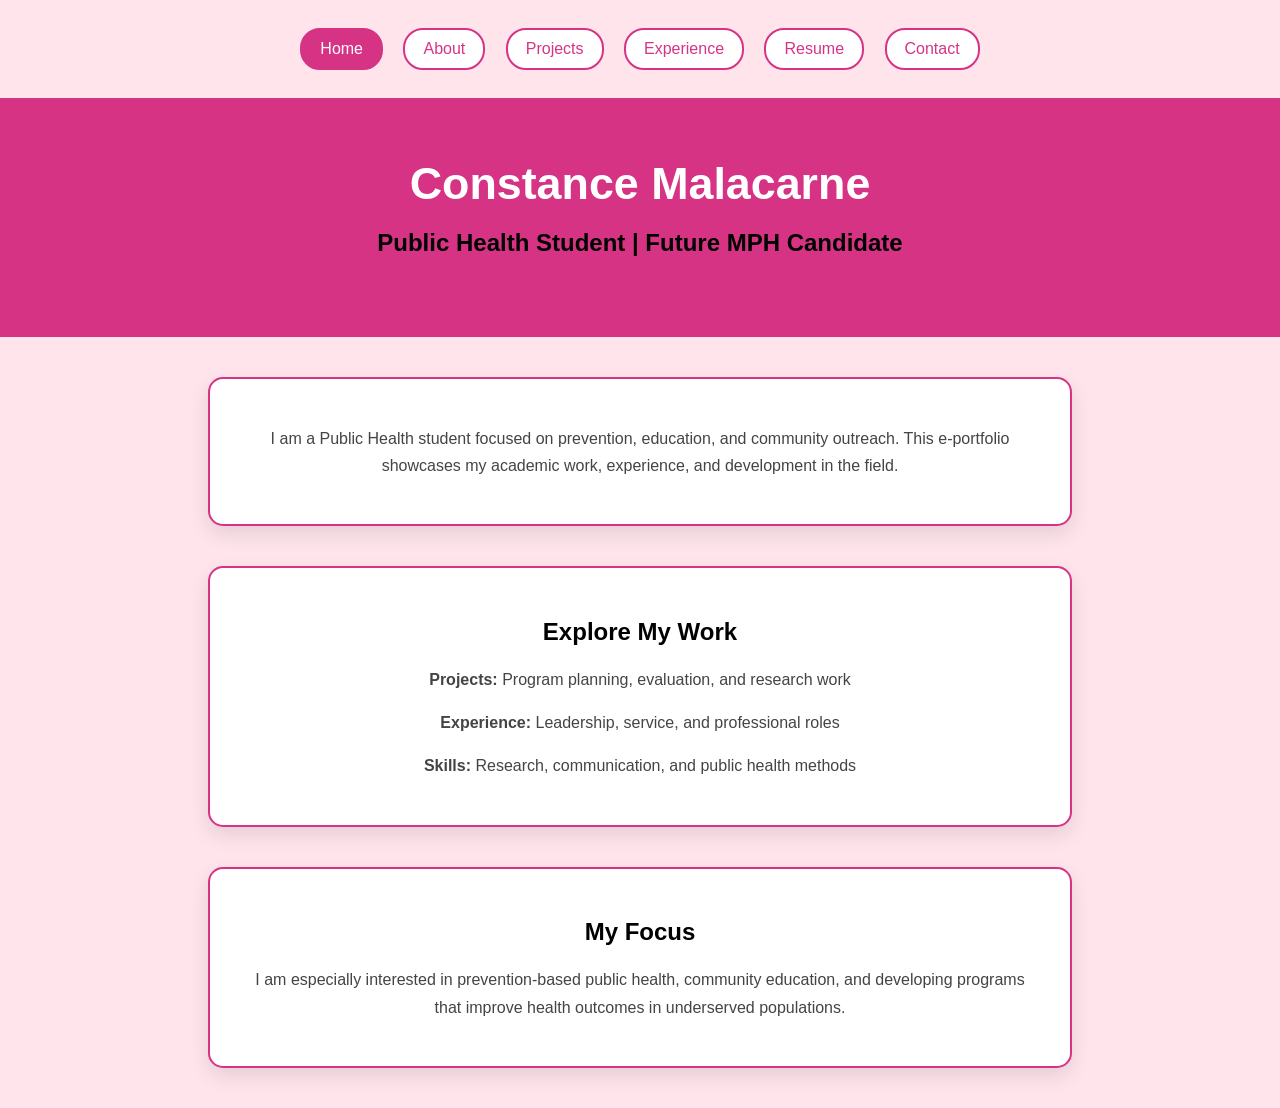
==== index.html @ dcaf0ccd "Update index.html" ====
<!DOCTYPE html>
<html lang="en">
<head>
    <meta charset="UTF-8">
    <title>Constance Malacarne</title>
    <link rel="stylesheet" href="style.css">
</head>

<body>

<nav>
    <a href="index.html" class="active">Home</a>
    <a href="about.html">About</a>
    <a href="projects.html">Projects</a>
    <a href="experience.html">Experience</a>
    <a href="resume.html">Resume</a>
    <a href="contact.html">Contact</a>
</nav>

<!-- HEADER -->
<div class="page-header">
    <h1>Constance Malacarne</h1>
    <h2>Public Health Student | Future MPH Candidate</h2>
</div>

<!-- INTRO -->
<div class="section">
    <p>
        I am a Public Health student focused on prevention, education, and community outreach. 
        This e-portfolio showcases my academic work, experience, and development in the field.
    </p>
</div>

<!-- OVERVIEW -->
<div class="section">
    <h2>Explore My Work</h2>

    <p><strong>Projects:</strong> Program planning, evaluation, and research work</p>
    <p><strong>Experience:</strong> Leadership, service, and professional roles</p>
    <p><strong>Skills:</strong> Research, communication, and public health methods</p>
</div>

<!-- FOCUS -->
<div class="section">
    <h2>My Focus</h2>

    <p>
        I am especially interested in prevention-based public health, community education, 
        and developing programs that improve health outcomes in underserved populations.
    </p>
</div>

</body>
</html>
---- style.css ----
body {
    margin: 0;
    font-family: "Segoe UI", Arial, sans-serif;
    background-color: #ffe4ec;
    text-align: center;
}

/* =========================
   Navigation (cute buttons)
========================= */

nav {
    padding: 20px;
    text-align: center;
}

nav a {
    display: inline-block;
    margin: 8px;
    padding: 10px 18px;
    text-decoration: none;
    color: #d63384;
    font-weight: 500;
    background-color: white;
    border-radius: 20px;
    border: 2px solid #d63384;
    transition: all 0.2s ease;
}

/* Hover effect */
nav a:hover {
    background-color: #d63384;
    color: white;
}

/* Active page */
nav a.active {
    background-color: #d63384;
    color: white;
}

/* =========================
   Page Header
========================= */

.page-header {
    background-color: #d63384;
    padding: 60px 20px;
}

.page-header h1 {
    color: white;
    margin: 0;
    font-size: 2.8em;
}

/* =========================
   Content Section
========================= */

.section {
    max-width: 800px;
    margin: 40px auto;
    padding: 30px;
    background-color: white;
    border: 2px solid #d63384;
    border-radius: 15px;
    box-shadow: 0 8px 20px rgba(0,0,0,0.1);
}

/* Text styling */
.section p {
    line-height: 1.7;
    color: #444;
    margin-bottom: 15px;
}
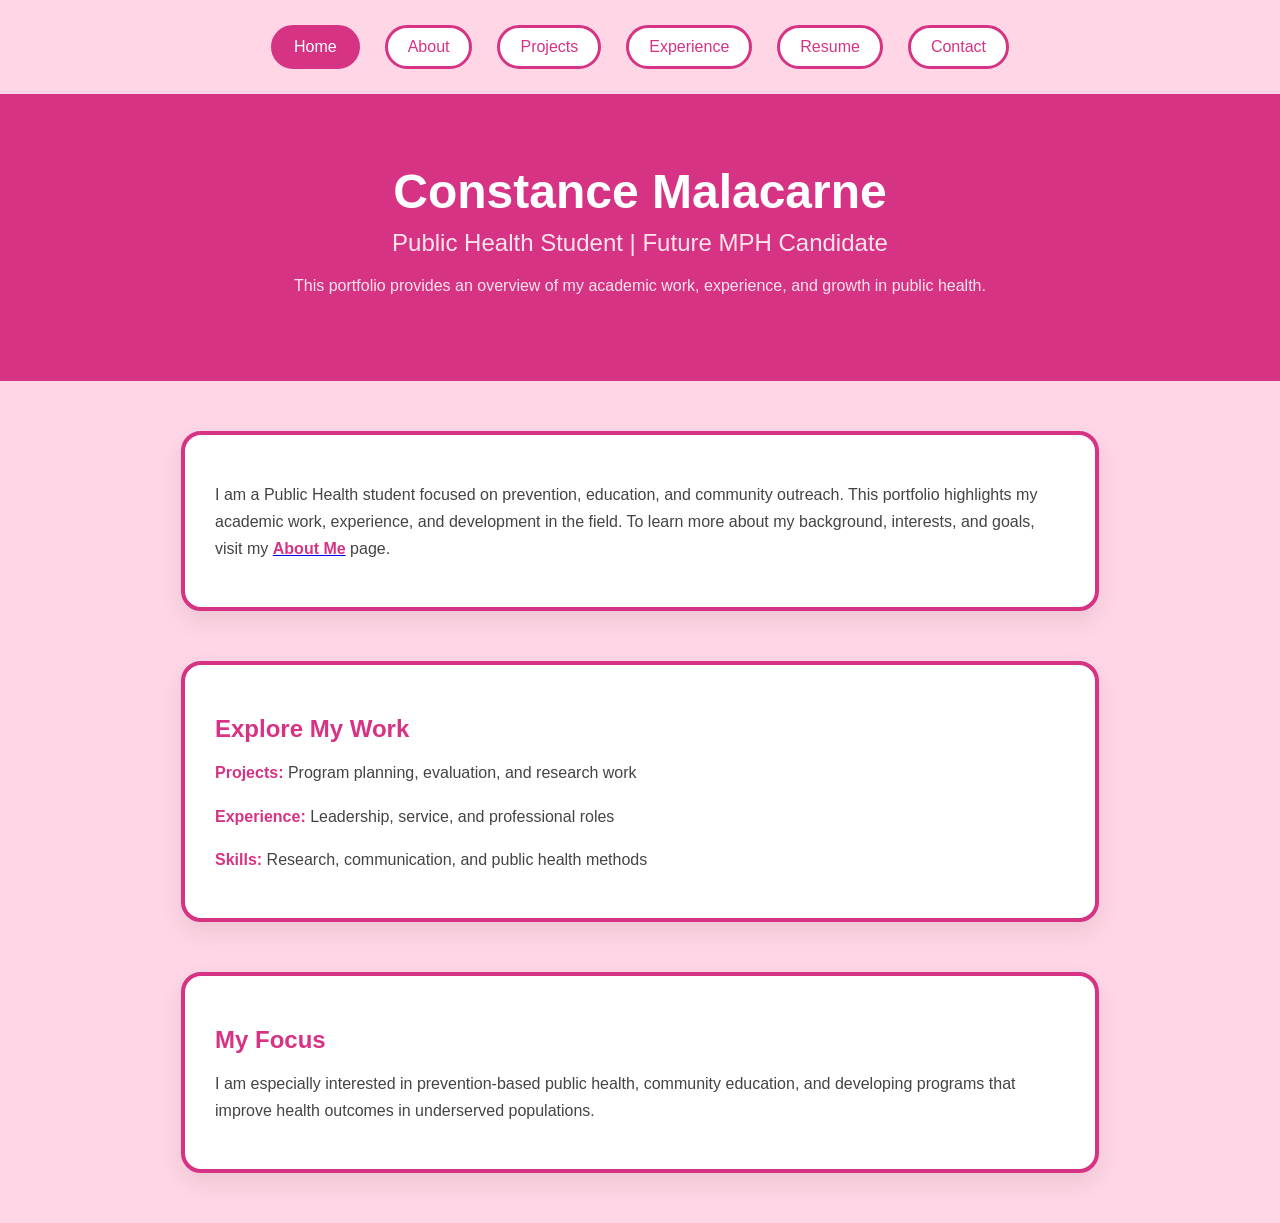
==== commit bba7a3c4: "Update index.html" ====
--- a/index.html
+++ b/index.html
@@ -21,13 +21,18 @@
 <div class="page-header">
     <h1>Constance Malacarne</h1>
     <h2>Public Health Student | Future MPH Candidate</h2>
+    <p style="color: #ffe4ec; margin-top: 10px;">
+        This portfolio provides an overview of my academic work, experience, and growth in public health.
+    </p>
 </div>
 
 <!-- INTRO -->
 <div class="section">
     <p>
         I am a Public Health student focused on prevention, education, and community outreach. 
-        This e-portfolio showcases my academic work, experience, and development in the field.
+        This portfolio highlights my academic work, experience, and development in the field. 
+        To learn more about my background, interests, and goals, visit my 
+        <a href="about.html"><strong>About Me</strong></a> page.
     </p>
 </div>
 
--- a/style.css
+++ b/style.css
@@ -1,76 +1,148 @@
-body {
+/* =========================
+   FULL PAGE BACKGROUND
+========================= */
+
+html, body {
     margin: 0;
+    padding: 0;
     font-family: "Segoe UI", Arial, sans-serif;
-    background-color: #ffe4ec;
-    text-align: center;
+    background-color: #ffd6e5;
 }
 
 /* =========================
-   Navigation (cute buttons)
+   NAVIGATION
 ========================= */
 
 nav {
-    padding: 20px;
-    text-align: center;
+    display: flex;
+    justify-content: center;
+    gap: 25px;
+    padding: 25px 0;
 }
 
 nav a {
-    display: inline-block;
-    margin: 8px;
-    padding: 10px 18px;
+    padding: 10px 20px;
     text-decoration: none;
     color: #d63384;
     font-weight: 500;
     background-color: white;
-    border-radius: 20px;
-    border: 2px solid #d63384;
+    border-radius: 25px;
+    border: 3px solid #d63384;
     transition: all 0.2s ease;
 }
 
-/* Hover effect */
 nav a:hover {
     background-color: #d63384;
     color: white;
 }
 
-/* Active page */
 nav a.active {
     background-color: #d63384;
     color: white;
 }
 
 /* =========================
-   Page Header
+   PAGE HEADER (OPTIONAL)
 ========================= */
 
 .page-header {
     background-color: #d63384;
-    padding: 60px 20px;
+    padding: 70px 20px;
+    text-align: center;
 }
 
 .page-header h1 {
     color: white;
     margin: 0;
-    font-size: 2.8em;
+    font-size: 3em;
+}
+
+.page-header h2 {
+    color: #ffe4ec;
+    font-weight: normal;
+    margin-top: 10px;
 }
 
 /* =========================
-   Content Section
+   GENERAL SECTION CARD
 ========================= */
 
-.section {
-    max-width: 800px;
-    margin: 40px auto;
+.section,
+.experience {
+    max-width: 850px;
+    margin: 50px auto;
     padding: 30px;
     background-color: white;
-    border: 2px solid #d63384;
-    border-radius: 15px;
-    box-shadow: 0 8px 20px rgba(0,0,0,0.1);
+    border: 4px solid #d63384;
+    border-radius: 20px;
+    box-shadow: 0 10px 25px rgba(0,0,0,0.08);
 }
 
-/* Text styling */
+/* =========================
+   EXPERIENCE PAGE
+========================= */
+
+.experience h2 {
+    text-align: center;
+    color: #d63384;
+    margin-bottom: 30px;
+    font-size: 2em;
+}
+
+.experience-item {
+    margin-bottom: 30px;
+    padding-bottom: 15px;
+    border-bottom: 1px solid #f3b6c6;
+}
+
+.experience-item:last-child {
+    border-bottom: none;
+}
+
+.experience-item h3 {
+    margin: 0;
+    color: #333;
+    font-size: 18px;
+}
+
+.experience-item .date {
+    font-size: 14px;
+    color: #888;
+    margin: 5px 0 10px 0;
+}
+
+.experience-item p {
+    margin: 0;
+    color: #444;
+    line-height: 1.6;
+}
+
+/* =========================
+   TEXT STYLING
+========================= */
+
 .section p {
     line-height: 1.7;
     color: #444;
     margin-bottom: 15px;
 }
+
+.section h2 {
+    color: #d63384;
+    margin-bottom: 15px;
+}
+
+.section strong {
+    color: #d63384;
+}
+
+/* =========================
+   FOOTER
+========================= */
+
+footer {
+    text-align: center;
+    padding: 20px;
+    color: #d63384;
+    font-size: 14px;
+}
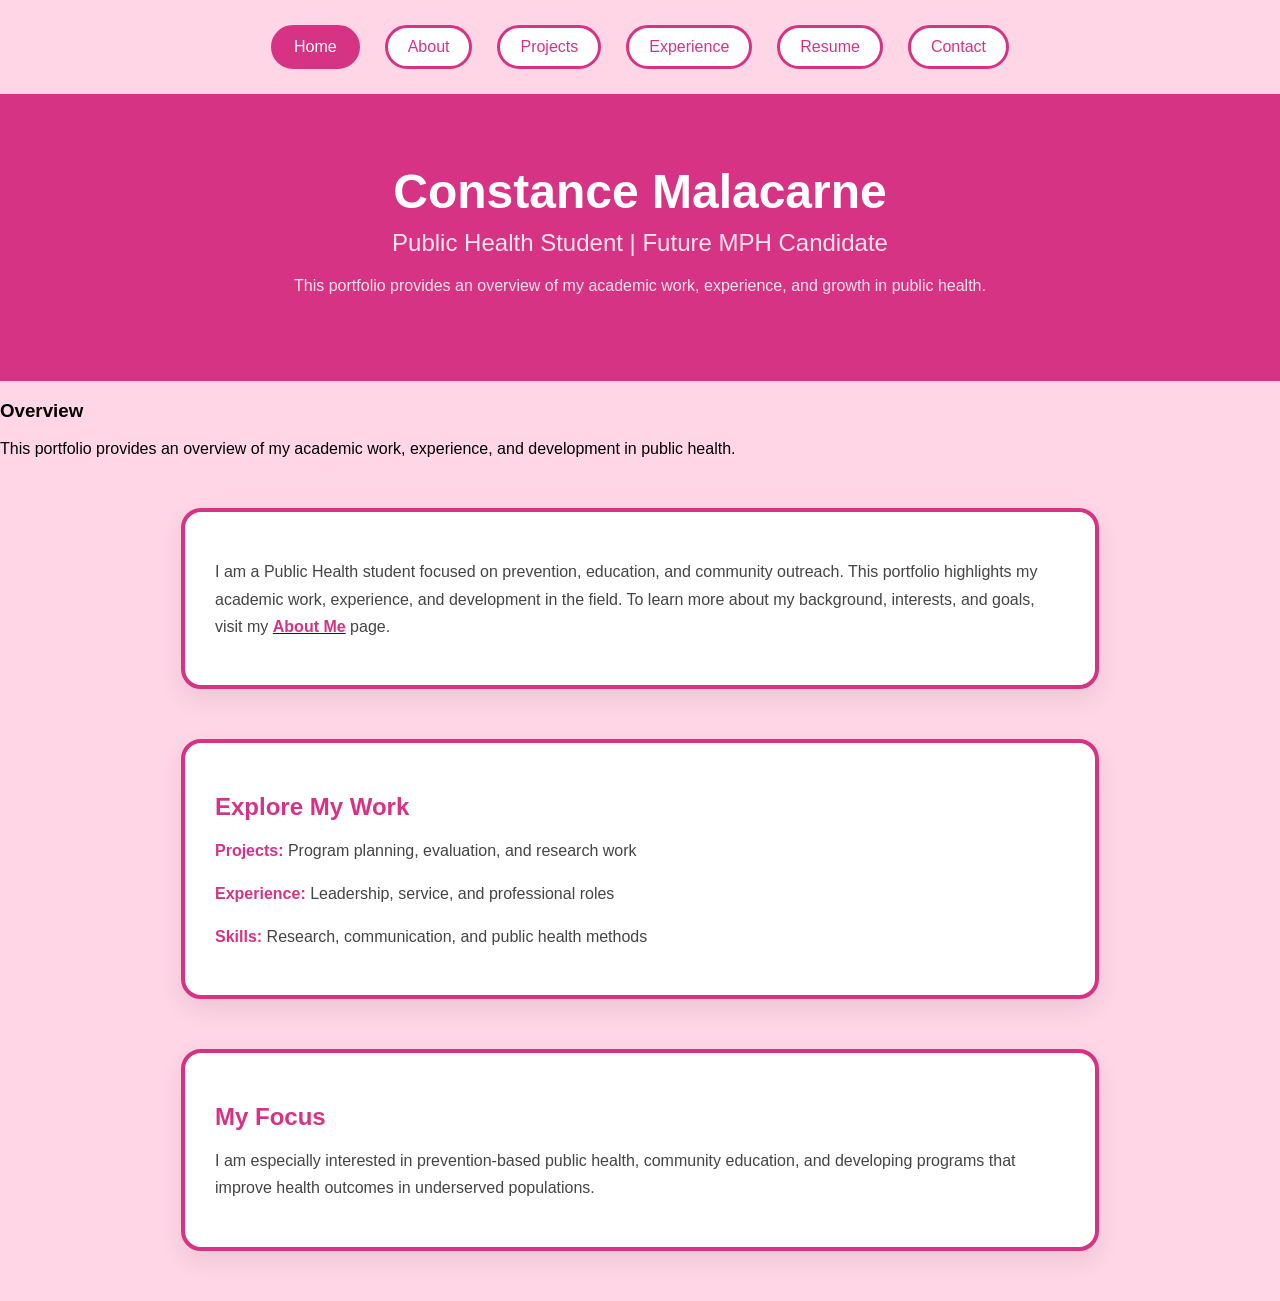
==== commit 12f299ab: "Update index.html" ====
--- a/index.html
+++ b/index.html
@@ -23,6 +23,14 @@
     <h2>Public Health Student | Future MPH Candidate</h2>
     <p style="color: #ffe4ec; margin-top: 10px;">
         This portfolio provides an overview of my academic work, experience, and growth in public health.
+    </p>
+</div>
+
+<!-- OVERVIEW BOX -->
+<div class="overview-box">
+    <h3>Overview</h3>
+    <p>
+        This portfolio provides an overview of my academic work, experience, and development in public health.
     </p>
 </div>
 
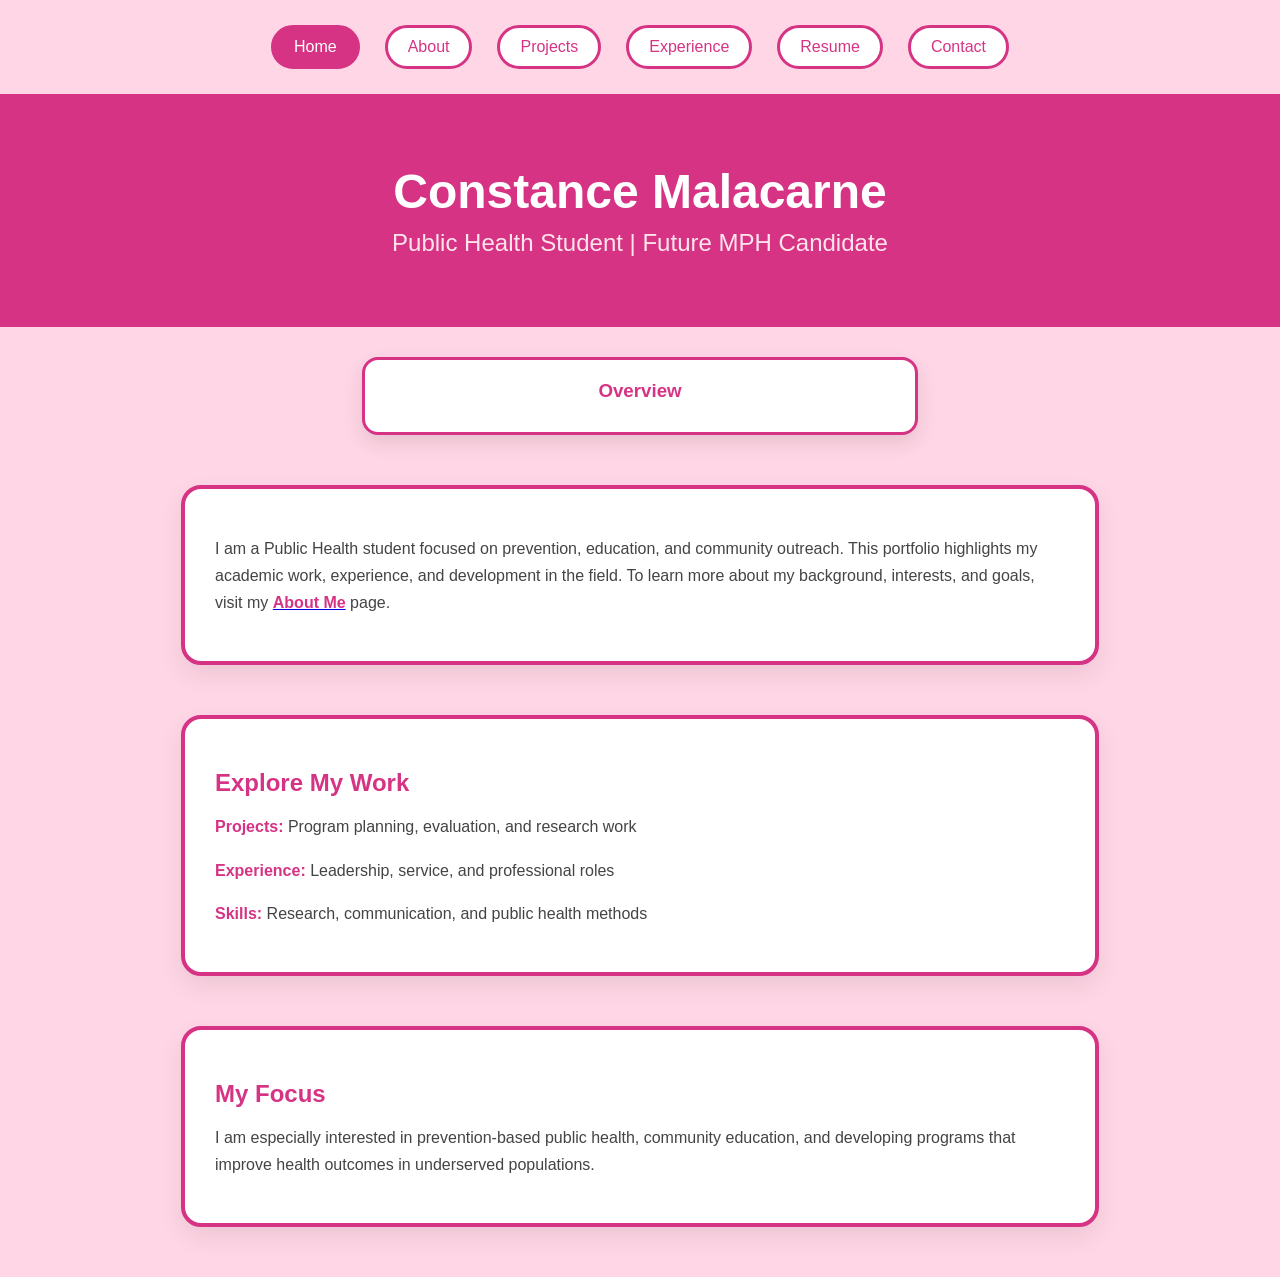
==== commit 0a2b2cf1: "Update index.html" ====
--- a/index.html
+++ b/index.html
@@ -21,17 +21,13 @@
 <div class="page-header">
     <h1>Constance Malacarne</h1>
     <h2>Public Health Student | Future MPH Candidate</h2>
-    <p style="color: #ffe4ec; margin-top: 10px;">
-        This portfolio provides an overview of my academic work, experience, and growth in public health.
-    </p>
+    
 </div>
 
 <!-- OVERVIEW BOX -->
 <div class="overview-box">
     <h3>Overview</h3>
-    <p>
-        This portfolio provides an overview of my academic work, experience, and development in public health.
-    </p>
+   
 </div>
 
 <!-- INTRO -->
--- a/style.css
+++ b/style.css
@@ -42,12 +42,12 @@
 }
 
 /* =========================
-   PAGE HEADER (OPTIONAL)
+   PAGE HEADER
 ========================= */
 
 .page-header {
     background-color: #d63384;
-    padding: 70px 20px;
+    padding: 70px 20px 50px 20px; /* slightly less bottom padding */
     text-align: center;
 }
 
@@ -61,6 +61,32 @@
     color: #ffe4ec;
     font-weight: normal;
     margin-top: 10px;
+}
+
+/* =========================
+   OVERVIEW BOX (FIXED)
+========================= */
+
+.overview-box {
+    max-width: 500px;
+    margin: 30px auto; /* FIXED (no negative margin) */
+    background-color: white;
+    padding: 20px 25px;
+    border-radius: 16px;
+    border: 3px solid #d63384;
+    box-shadow: 0 8px 20px rgba(0,0,0,0.1);
+    text-align: center;
+}
+
+.overview-box h3 {
+    margin: 0 0 10px 0;
+    color: #d63384;
+}
+
+.overview-box p {
+    margin: 0;
+    color: #444;
+    line-height: 1.5;
 }
 
 /* =========================
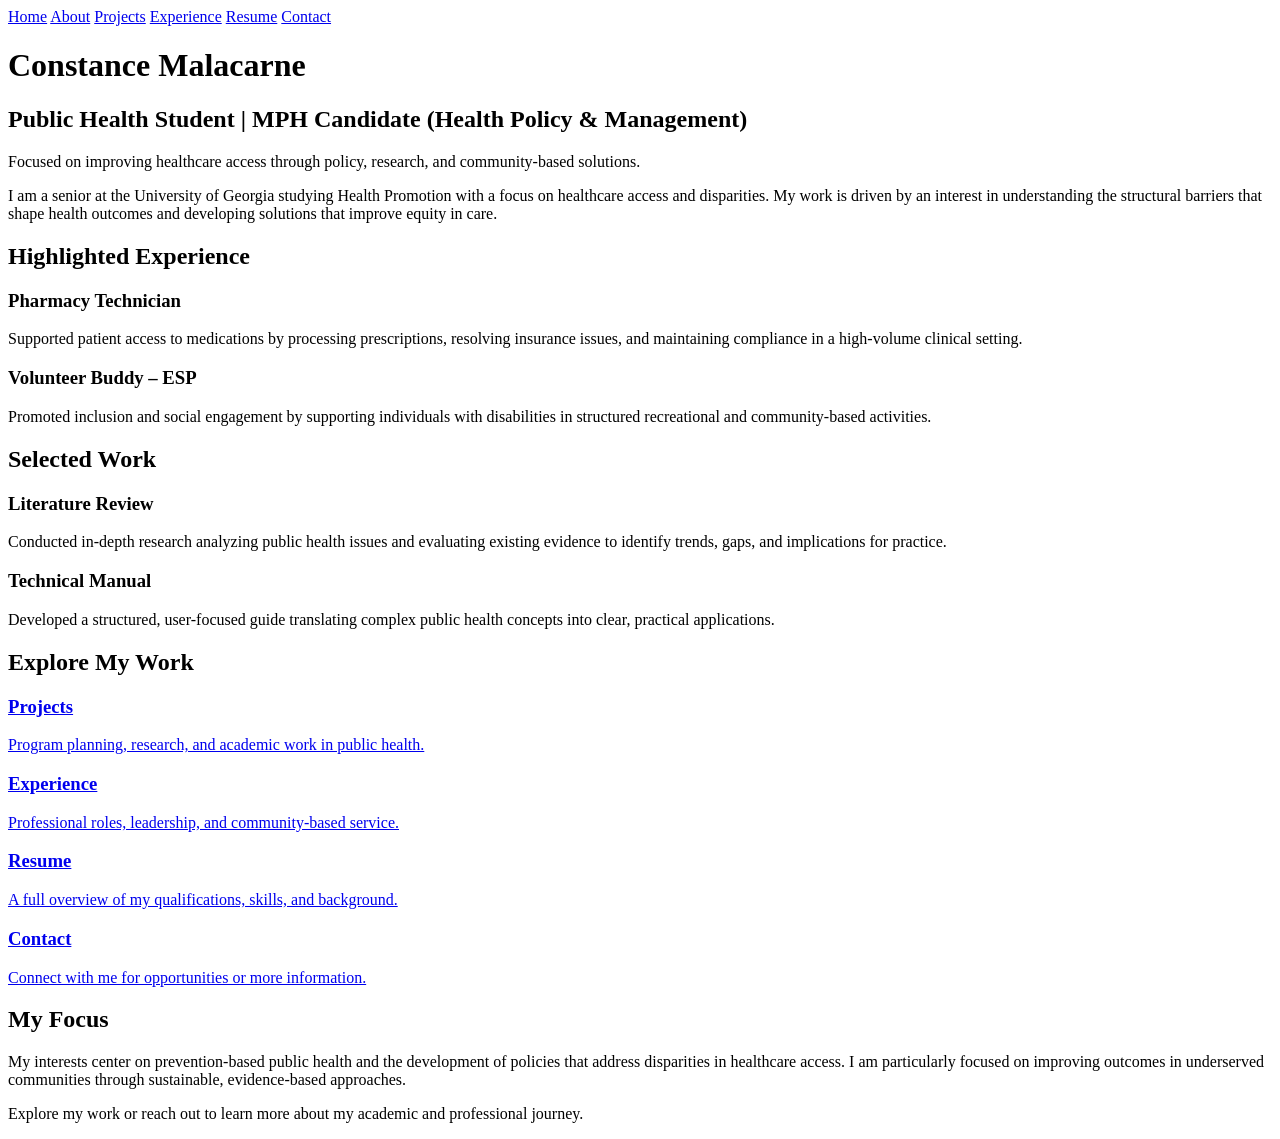
==== commit 3b856568: "Update index.html" ====
--- a/index.html
+++ b/index.html
@@ -1,13 +1,6 @@
-<!DOCTYPE html>
-<html lang="en">
-<head>
-    <meta charset="UTF-8">
-    <title>Constance Malacarne</title>
-    <link rel="stylesheet" href="style.css">
-</head>
-
 <body>
 
+<!-- NAVIGATION -->
 <nav>
     <a href="index.html" class="active">Home</a>
     <a href="about.html">About</a>
@@ -17,36 +10,101 @@
     <a href="contact.html">Contact</a>
 </nav>
 
-<!-- HEADER -->
-<div class="page-header">
+<!-- HERO -->
+<div class="hero">
     <h1>Constance Malacarne</h1>
-    <h2>Public Health Student | Future MPH Candidate</h2>
-    
-</div>
-
-<!-- OVERVIEW BOX -->
-<div class="overview-box">
-    <h3>Overview</h3>
-   
+    <h2>Public Health Student | MPH Candidate (Health Policy & Management)</h2>
+    <p class="hero-sub">
+        Focused on improving healthcare access through policy, research, and community-based solutions.
+    </p>
 </div>
 
 <!-- INTRO -->
 <div class="section">
     <p>
-        I am a Public Health student focused on prevention, education, and community outreach. 
-        This portfolio highlights my academic work, experience, and development in the field. 
-        To learn more about my background, interests, and goals, visit my 
-        <a href="about.html"><strong>About Me</strong></a> page.
+        I am a senior at the University of Georgia studying Health Promotion with a focus on healthcare access and disparities. 
+        My work is driven by an interest in understanding the structural barriers that shape health outcomes and developing 
+        solutions that improve equity in care.
     </p>
 </div>
 
-<!-- OVERVIEW -->
+<!-- FEATURED EXPERIENCE -->
+<div class="section">
+    <h2>Highlighted Experience</h2>
+
+    <div class="highlight-grid">
+
+        <div class="highlight-card">
+            <h3>Pharmacy Technician</h3>
+            <p>
+                Supported patient access to medications by processing prescriptions, resolving insurance issues, and 
+                maintaining compliance in a high-volume clinical setting.
+            </p>
+        </div>
+
+        <div class="highlight-card">
+            <h3>Volunteer Buddy – ESP</h3>
+            <p>
+                Promoted inclusion and social engagement by supporting individuals with disabilities in structured 
+                recreational and community-based activities.
+            </p>
+        </div>
+
+    </div>
+</div>
+
+<!-- FEATURED PROJECTS -->
+<div class="section">
+    <h2>Selected Work</h2>
+
+    <div class="highlight-grid">
+
+        <div class="highlight-card">
+            <h3>Literature Review</h3>
+            <p>
+                Conducted in-depth research analyzing public health issues and evaluating existing evidence to identify 
+                trends, gaps, and implications for practice.
+            </p>
+        </div>
+
+        <div class="highlight-card">
+            <h3>Technical Manual</h3>
+            <p>
+                Developed a structured, user-focused guide translating complex public health concepts into clear, 
+                practical applications.
+            </p>
+        </div>
+
+    </div>
+</div>
+
+<!-- EXPLORE -->
 <div class="section">
     <h2>Explore My Work</h2>
 
-    <p><strong>Projects:</strong> Program planning, evaluation, and research work</p>
-    <p><strong>Experience:</strong> Leadership, service, and professional roles</p>
-    <p><strong>Skills:</strong> Research, communication, and public health methods</p>
+    <div class="explore-grid">
+
+        <a href="projects.html" class="explore-card">
+            <h3>Projects</h3>
+            <p>Program planning, research, and academic work in public health.</p>
+        </a>
+
+        <a href="experience.html" class="explore-card">
+            <h3>Experience</h3>
+            <p>Professional roles, leadership, and community-based service.</p>
+        </a>
+
+        <a href="resume.html" class="explore-card">
+            <h3>Resume</h3>
+            <p>A full overview of my qualifications, skills, and background.</p>
+        </a>
+
+        <a href="contact.html" class="explore-card">
+            <h3>Contact</h3>
+            <p>Connect with me for opportunities or more information.</p>
+        </a>
+
+    </div>
 </div>
 
 <!-- FOCUS -->
@@ -54,10 +112,17 @@
     <h2>My Focus</h2>
 
     <p>
-        I am especially interested in prevention-based public health, community education, 
-        and developing programs that improve health outcomes in underserved populations.
+        My interests center on prevention-based public health and the development of policies that address disparities 
+        in healthcare access. I am particularly focused on improving outcomes in underserved communities through 
+        sustainable, evidence-based approaches.
+    </p>
+</div>
+
+<!-- CALL TO ACTION -->
+<div class="section">
+    <p class="cta">
+        Explore my work or reach out to learn more about my academic and professional journey.
     </p>
 </div>
 
 </body>
-</html>
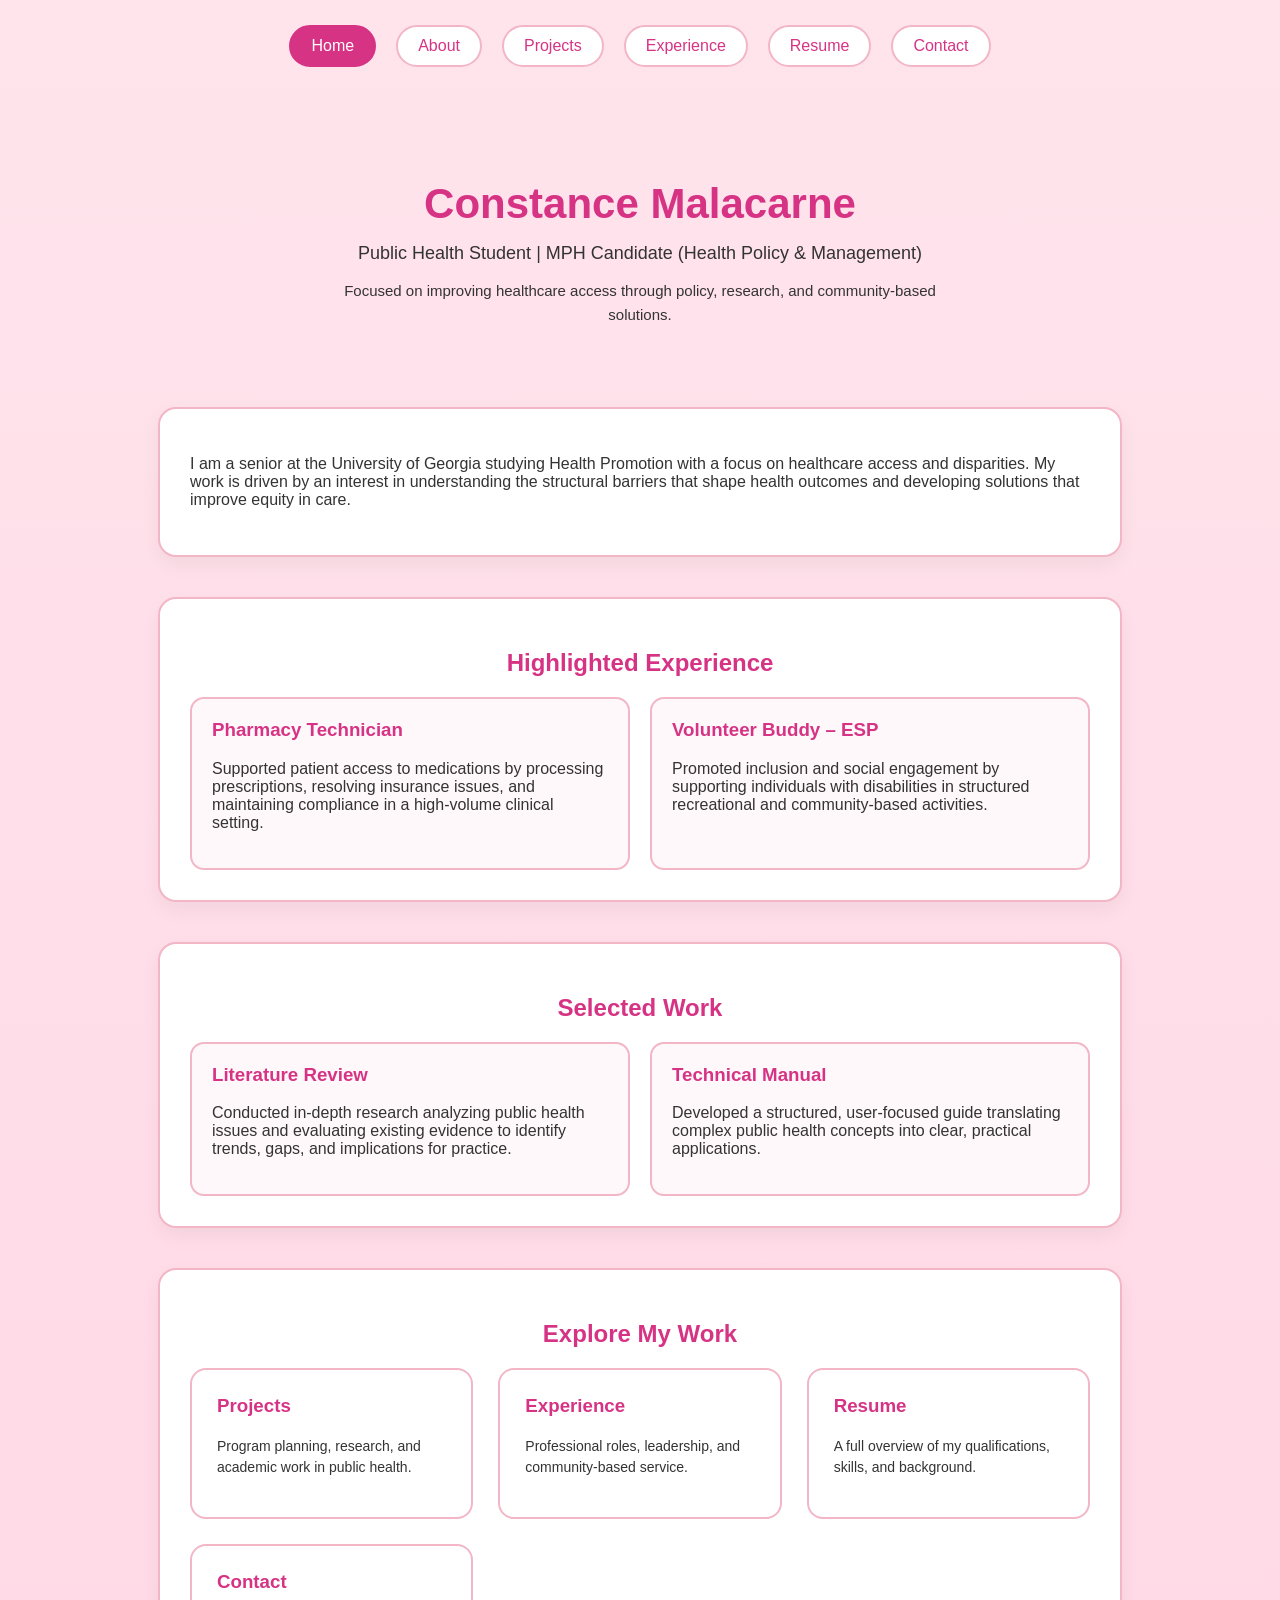
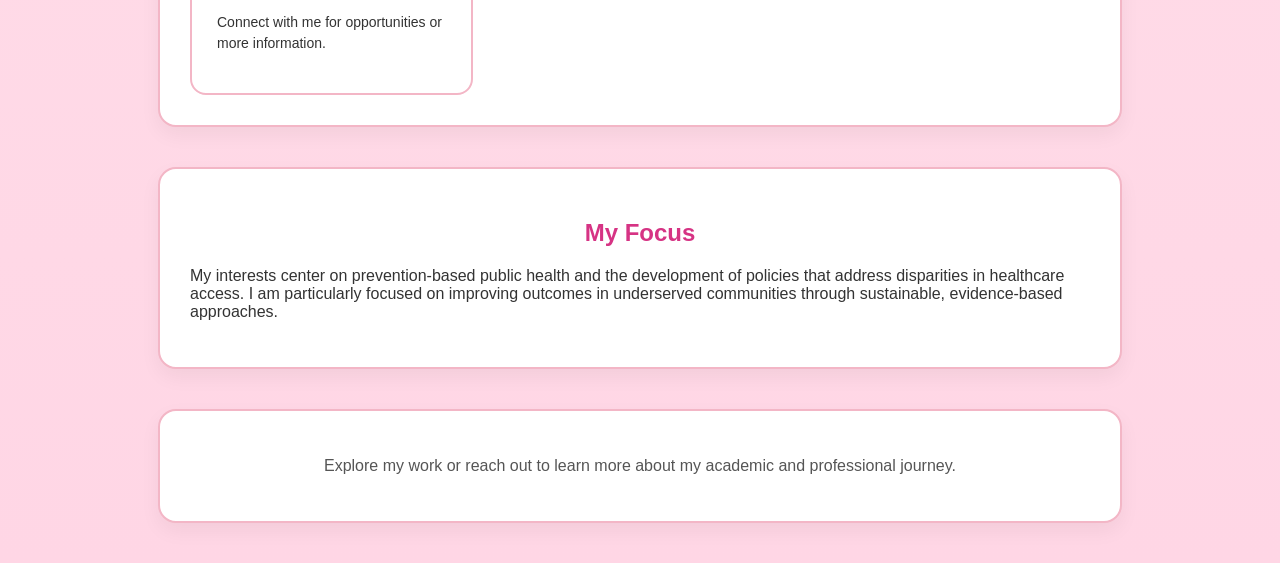
==== commit b8a6714b: "Update index.html" ====
--- a/index.html
+++ b/index.html
@@ -1,3 +1,14 @@
+<!DOCTYPE html>
+<html lang="en">
+<head>
+    <meta charset="UTF-8">
+    <meta name="viewport" content="width=device-width, initial-scale=1.0">
+    <title>Constance Malacarne</title>
+
+    <!-- THIS CONNECTS YOUR CSS -->
+    <link rel="stylesheet" href="style.css">
+</head>
+
 <body>
 
 <!-- NAVIGATION -->
@@ -126,3 +137,4 @@
 </div>
 
 </body>
+</html>
--- a/style.css
+++ b/style.css
@@ -0,0 +1,198 @@
+/* =========================
+   GLOBAL STYLES
+========================= */
+
+body {
+    margin: 0;
+    font-family: "Segoe UI", Arial, sans-serif;
+    background: linear-gradient(to bottom, #ffe4ec, #ffd6e5);
+    color: #333;
+}
+
+/* =========================
+   NAVIGATION
+========================= */
+
+nav {
+    display: flex;
+    justify-content: center;
+    gap: 20px;
+    padding: 25px 0;
+}
+
+nav a {
+    padding: 10px 20px;
+    text-decoration: none;
+    color: #d63384;
+    font-weight: 500;
+    background-color: white;
+    border-radius: 25px;
+    border: 2px solid #f3b6c6;
+    transition: all 0.25s ease;
+}
+
+nav a:hover {
+    background-color: #d63384;
+    color: white;
+    border-color: #d63384;
+}
+
+nav a.active {
+    background-color: #d63384;
+    color: white;
+    border-color: #d63384;
+}
+
+/* =========================
+   HERO SECTION
+========================= */
+
+.hero {
+    text-align: center;
+    padding: 60px 20px 40px 20px;
+}
+
+.hero h1 {
+    font-size: 42px;
+    margin-bottom: 10px;
+    color: #d63384;
+}
+
+.hero h2 {
+    font-size: 18px;
+    font-weight: 500;
+    margin-bottom: 15px;
+}
+
+.hero-sub {
+    max-width: 600px;
+    margin: auto;
+    font-size: 15px;
+    line-height: 1.6;
+}
+
+/* =========================
+   SECTIONS
+========================= */
+
+.section {
+    max-width: 900px;
+    margin: 40px auto;
+    padding: 30px;
+    background-color: white;
+    border-radius: 18px;
+    border: 2px solid #f3b6c6;
+    box-shadow: 0 8px 20px rgba(0,0,0,0.05);
+}
+
+.section h2 {
+    text-align: center;
+    color: #d63384;
+    margin-bottom: 20px;
+}
+
+/* =========================
+   HIGHLIGHT CARDS
+========================= */
+
+.highlight-grid {
+    display: grid;
+    grid-template-columns: repeat(auto-fit, minmax(250px, 1fr));
+    gap: 20px;
+}
+
+.highlight-card {
+    padding: 20px;
+    border-radius: 14px;
+    border: 2px solid #f3b6c6;
+    background-color: #fff8fb;
+    transition: all 0.25s ease;
+}
+
+.highlight-card:hover {
+    transform: translateY(-5px);
+    border-color: #d63384;
+}
+
+.highlight-card h3 {
+    margin-top: 0;
+    color: #d63384;
+}
+
+/* =========================
+   EXPLORE CARDS
+========================= */
+
+.explore-grid {
+    display: grid;
+    grid-template-columns: repeat(auto-fit, minmax(220px, 1fr));
+    gap: 25px;
+    margin-top: 20px;
+}
+
+.explore-card {
+    display: block;
+    text-decoration: none;
+    background-color: white;
+    padding: 25px;
+    border-radius: 16px;
+    border: 2px solid #f3b6c6;
+    transition: all 0.25s ease;
+    color: #333;
+}
+
+.explore-card:hover {
+    transform: translateY(-6px);
+    border-color: #d63384;
+    box-shadow: 0 12px 25px rgba(214, 51, 132, 0.15);
+}
+
+.explore-card h3 {
+    margin-top: 0;
+    color: #d63384;
+}
+
+.explore-card p {
+    font-size: 14px;
+    line-height: 1.5;
+}
+
+/* =========================
+   CTA (BOTTOM TEXT)
+========================= */
+
+.cta {
+    text-align: center;
+    font-weight: 500;
+    color: #555;
+}
+
+/* =========================
+   EXPERIENCE ITEMS
+========================= */
+
+.experience-item {
+    margin-bottom: 30px;
+    padding-bottom: 15px;
+    border-bottom: 1px solid #f3b6c6;
+    transition: all 0.25s ease;
+}
+
+.experience-item:last-child {
+    border-bottom: none;
+}
+
+.experience-item:hover {
+    transform: translateY(-4px);
+}
+
+.experience-item h3 {
+    margin: 0;
+    color: #333;
+}
+
+.date {
+    font-size: 14px;
+    color: #888;
+    margin: 5px 0 10px 0;
+}
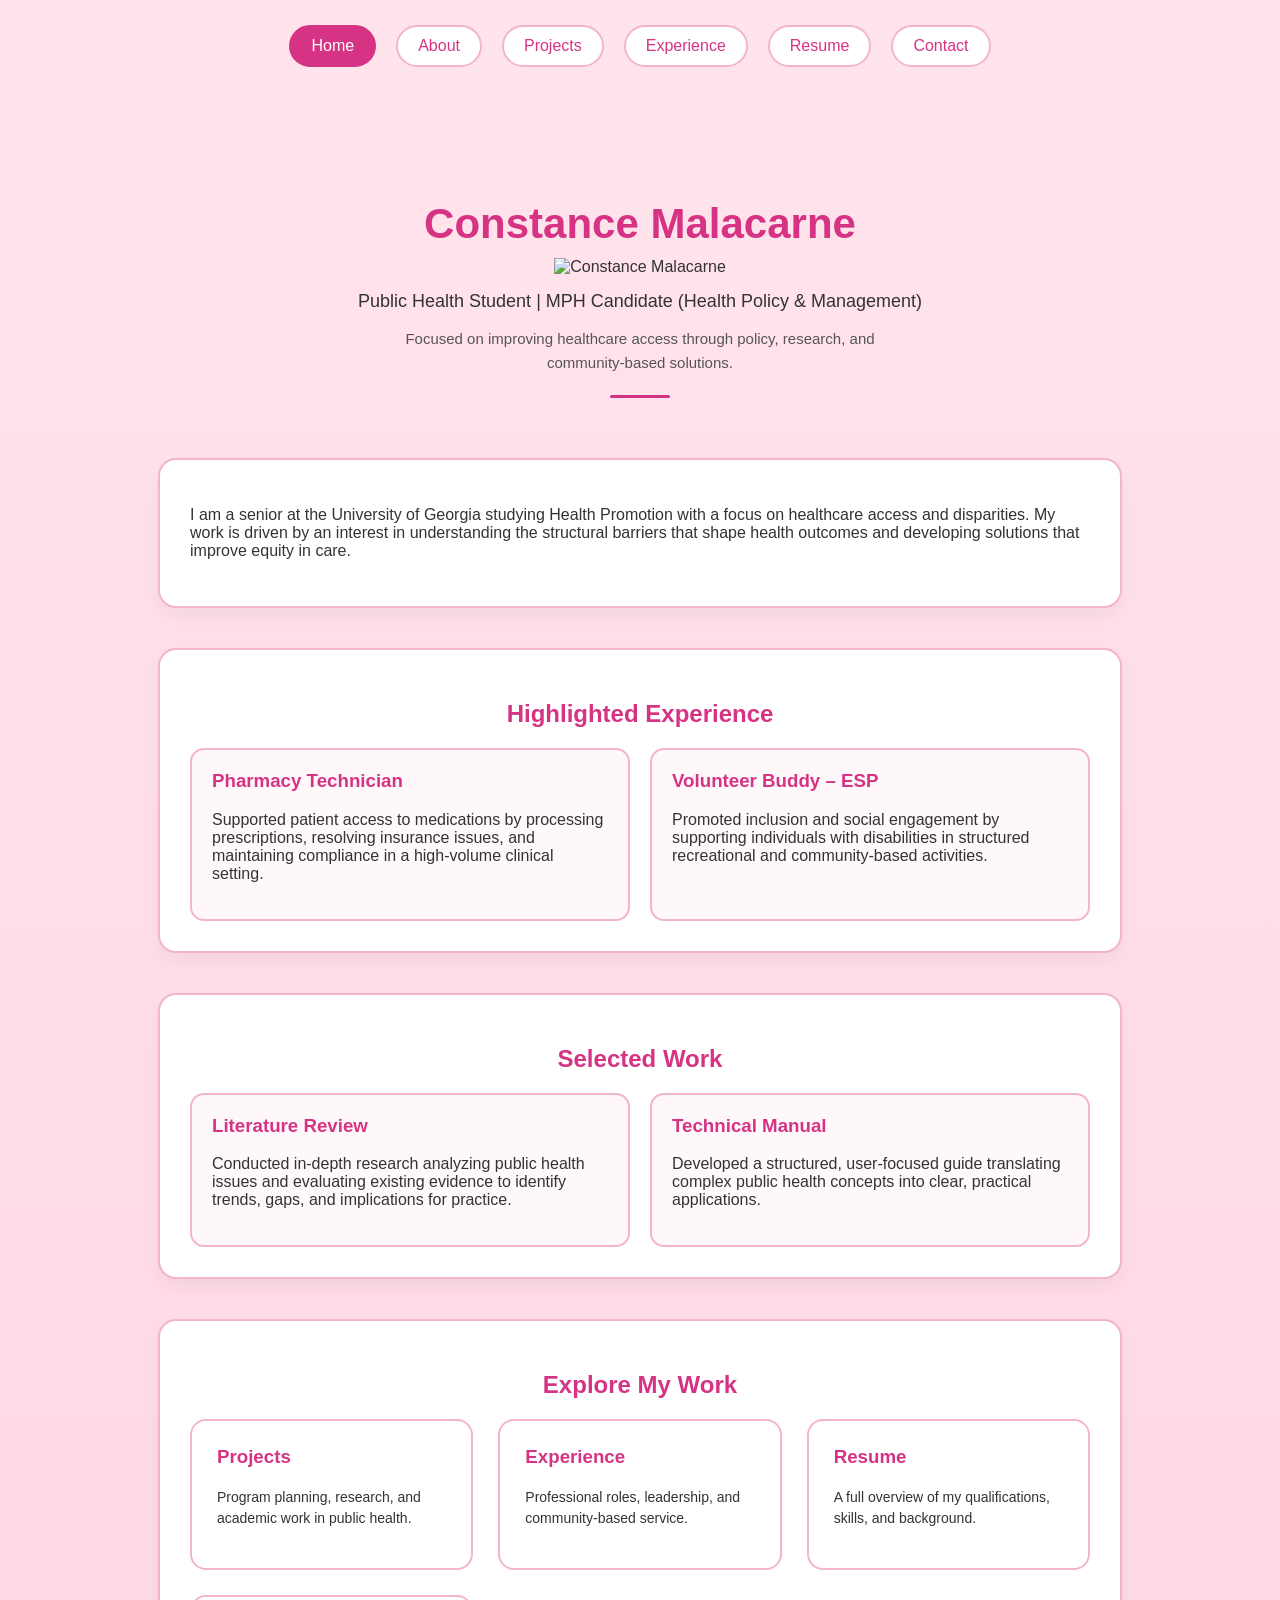
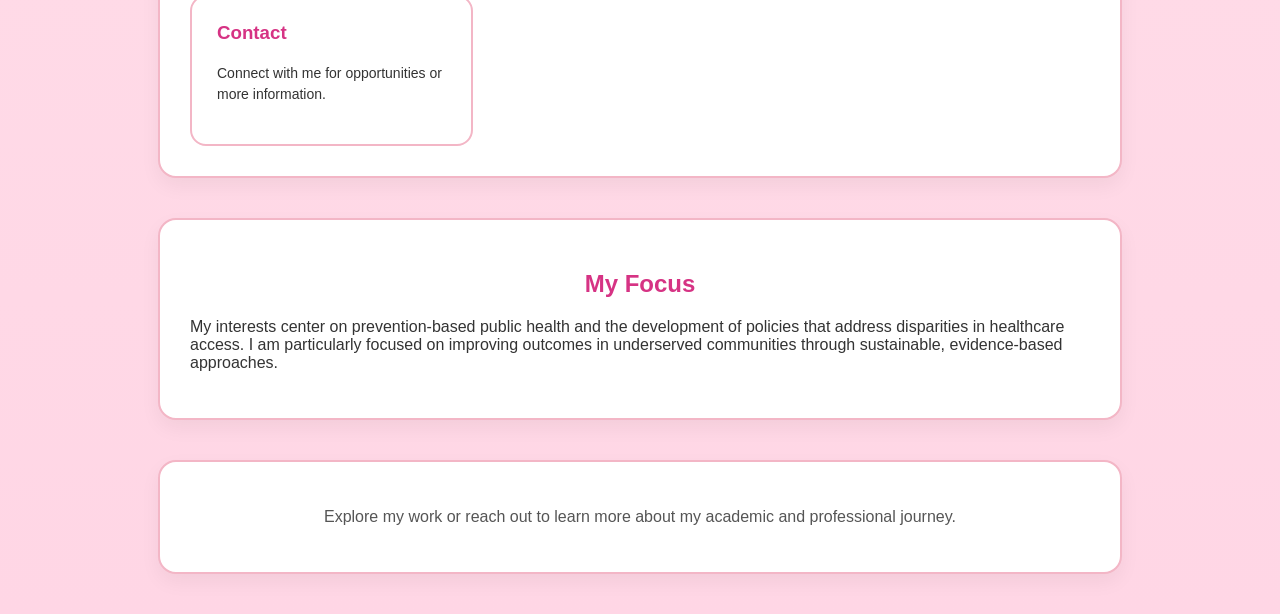
==== commit 05c3fb6b: "Update index.html" ====
--- a/index.html
+++ b/index.html
@@ -4,8 +4,6 @@
     <meta charset="UTF-8">
     <meta name="viewport" content="width=device-width, initial-scale=1.0">
     <title>Constance Malacarne</title>
-
-    <!-- THIS CONNECTS YOUR CSS -->
     <link rel="stylesheet" href="style.css">
 </head>
 
@@ -24,7 +22,12 @@
 <!-- HERO -->
 <div class="hero">
     <h1>Constance Malacarne</h1>
+
+    <!-- HEADSHOT -->
+    <img src="headshot-home.jpg" alt="Constance Malacarne" class="headshot">
+
     <h2>Public Health Student | MPH Candidate (Health Policy & Management)</h2>
+
     <p class="hero-sub">
         Focused on improving healthcare access through policy, research, and community-based solutions.
     </p>
--- a/style.css
+++ b/style.css
@@ -44,31 +44,57 @@
 }
 
 /* =========================
-   HERO SECTION
+   HERO SECTION (FIXED)
+========================= */
+
+/* =========================
+   HERO SECTION (FIXED)
 ========================= */
 
 .hero {
+    display: flex;
+    flex-direction: column;
+    align-items: center;
+    justify-content: center;
+
     text-align: center;
-    padding: 60px 20px 40px 20px;
-}
-
+
+    max-width: 700px;
+    margin: 60px auto 20px auto;
+    padding: 20px;
+}
+
+/* Name / Title */
 .hero h1 {
     font-size: 42px;
     margin-bottom: 10px;
     color: #d63384;
 }
 
+/* Subtitle */
 .hero h2 {
     font-size: 18px;
     font-weight: 500;
     margin-bottom: 15px;
 }
 
+/* Description line */
 .hero-sub {
-    max-width: 600px;
-    margin: auto;
+    max-width: 500px;
+    margin: 0 auto;
     font-size: 15px;
     line-height: 1.6;
+    color: #555;
+}
+
+/* Decorative line */
+.hero::after {
+    content: "";
+    width: 60px;
+    height: 3px;
+    background-color: #d63384;
+    margin-top: 20px;
+    border-radius: 2px;
 }
 
 /* =========================
